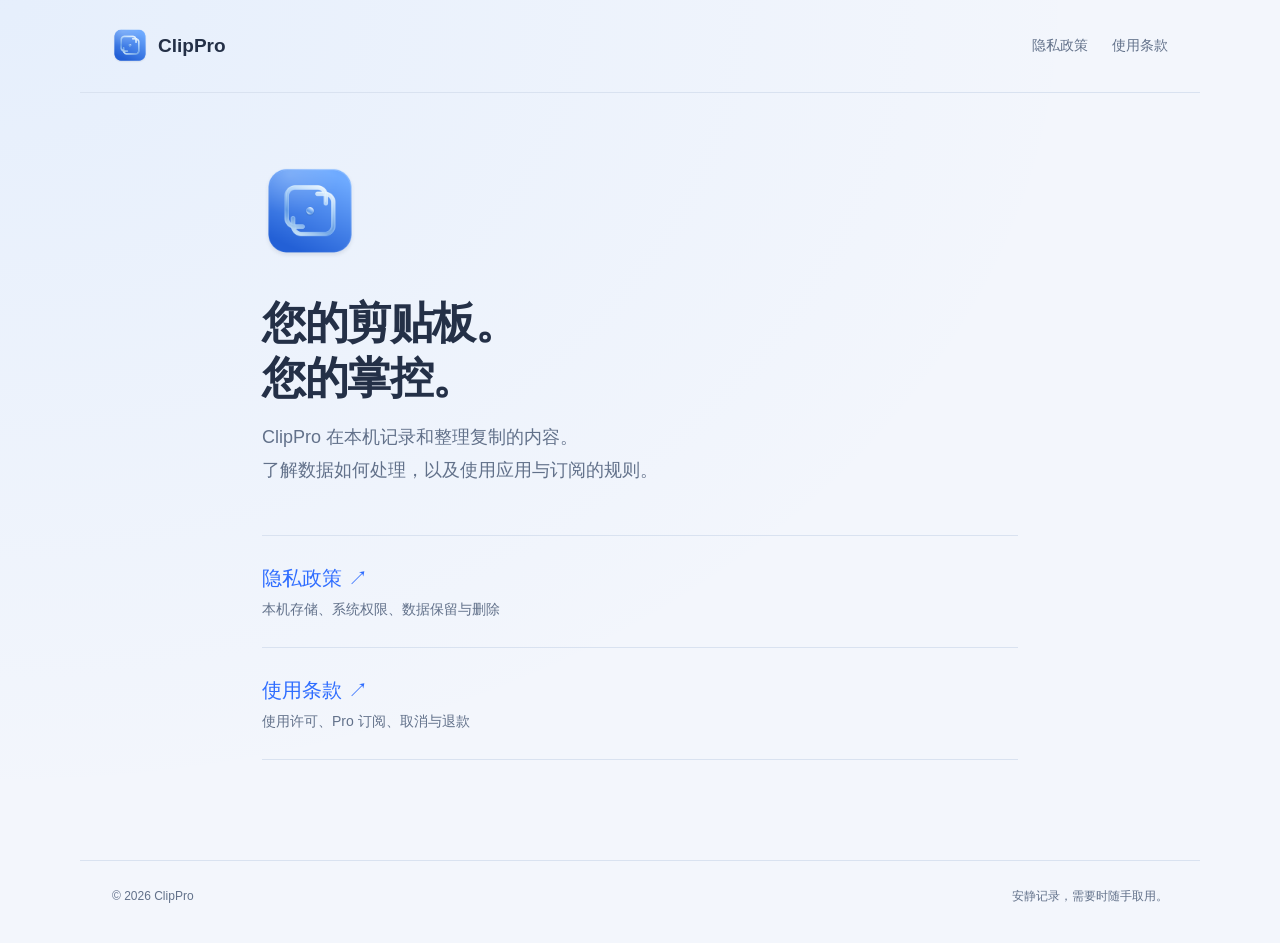
==== index.html @ 9069721b "Publish ClipPro privacy policy and terms" ====
<!doctype html><html lang="zh-CN"><head><meta charset="utf-8"><meta name="viewport" content="width=device-width, initial-scale=1"><title>隐私与条款 · ClipPro</title><meta name="description" content="ClipPro 隐私政策与使用条款。了解本机数据处理和 Pro 订阅规则。"><link rel="icon" href="icon.png"><link rel="stylesheet" href="styles.css"></head><body><header><a class="brand" href="./"><img src="icon.png" alt="" width="36" height="36">ClipPro</a><nav aria-label="法律文件"><a href="privacy.html">隐私政策</a><a href="terms.html">使用条款</a></nav></header><main class="home"><img src="icon.png" alt="ClipPro 应用图标" width="96" height="96"><h1>您的剪贴板。<br>您的掌控。</h1><p class="intro">ClipPro 在本机记录和整理复制的内容。<br>了解数据如何处理，以及使用应用与订阅的规则。</p><div class="links"><a href="privacy.html">隐私政策 <span aria-hidden="true">↗</span><small>本机存储、系统权限、数据保留与删除</small></a><a href="terms.html">使用条款 <span aria-hidden="true">↗</span><small>使用许可、Pro 订阅、取消与退款</small></a></div></main><footer><span>© 2026 ClipPro</span><span>安静记录，需要时随手取用。</span></footer></body></html>
---- styles.css ----
:root{color-scheme:light dark;--bg:#f3f6fc;--fg:#243047;--muted:#62718a;--blue:#2f6dff;--line:#d9e2f0;--surface:#ffffffa6}
*{box-sizing:border-box}html{scroll-behavior:smooth;scroll-padding-top:100px}body{margin:0;font:16px/1.85 -apple-system,BlinkMacSystemFont,"PingFang SC","Microsoft YaHei",sans-serif;background:radial-gradient(ellipse at top left,#4a9bff14,transparent 60%),var(--bg);color:var(--fg)}a{color:var(--blue);text-underline-offset:4px}a:hover{text-decoration:underline}a:focus-visible{outline:2px solid var(--blue);outline-offset:5px}.skip{position:absolute;left:20px;top:-80px}.skip:focus{top:15px;background:var(--bg);z-index:3}header{max-width:1120px;margin:auto;padding:28px 32px;display:flex;align-items:center;justify-content:space-between;border-bottom:1px solid var(--line)}.brand{display:flex;align-items:center;gap:10px;text-decoration:none;color:var(--fg);font-size:19px;font-weight:700}.brand img{width:36px;height:36px}header nav{display:flex;gap:24px;font-size:14px}header nav a{text-decoration:none;color:var(--muted)}header nav a[aria-current]{color:var(--blue)}.layout{max-width:1120px;margin:64px auto 100px;padding:0 32px;display:grid;grid-template-columns:190px minmax(0,720px);gap:70px}aside{align-self:start;position:sticky;top:32px;font-size:13px}aside p{font-weight:600;margin:0 0 16px}aside a{display:block;color:var(--muted);text-decoration:none;padding:5px 0}h1{font-size:44px;letter-spacing:-1.5px;line-height:1.25;margin:0 0 16px}h2{font-size:21px;line-height:1.4;margin:44px 0 14px;letter-spacing:-.3px}h3{font-size:17px;margin:24px 0 8px}p{margin:0 0 16px}.meta{font-size:13px;color:var(--muted);margin-bottom:30px}.intro{font-size:18px;color:var(--muted)}.note{padding:20px 24px;border-left:3px solid var(--blue);background:var(--surface);margin:28px 0}.note p:last-child{margin:0}ul{padding-left:22px}li{padding:3px 0}table{width:100%;border-collapse:collapse;font-size:14px;margin:20px 0}th,td{text-align:left;vertical-align:top;border-bottom:1px solid var(--line);padding:12px 10px}th{font-weight:600}.table-wrap{overflow-x:auto}footer{max-width:1120px;margin:auto;padding:24px 32px 36px;border-top:1px solid var(--line);font-size:12px;color:var(--muted);display:flex;justify-content:space-between;gap:20px}.home{max-width:820px;padding:72px 32px 100px;margin:auto}.home>img{width:96px;height:96px;margin-bottom:24px}.links{margin-top:48px;border-top:1px solid var(--line)}.links a{display:block;padding:24px 0;border-bottom:1px solid var(--line);text-decoration:none;font-size:20px}.links small{display:block;font-size:14px;color:var(--muted)}@media(prefers-color-scheme:dark){:root{--bg:#121824;--fg:#f2f5fa;--muted:#9aa8ba;--blue:#8cb7f2;--line:#ffffff18;--surface:#ffffff08}}@media(max-width:760px){header{padding:20px}header nav{gap:14px;font-size:12px}.layout{display:block;margin:36px auto 60px;padding:0 24px}aside{position:static;border-bottom:1px solid var(--line);padding-bottom:24px;margin-bottom:32px}aside a{display:inline-block;margin-right:16px}h1{font-size:34px}footer{padding:24px;flex-direction:column;gap:6px}.home{padding:48px 24px}}@media(prefers-reduced-motion:reduce){html{scroll-behavior:auto}}@media print{body{background:white;color:black}header,aside,footer,.skip{display:none}.layout{display:block;margin:0;padding:0}a{color:inherit}.note{background:none}h2{break-after:avoid}}
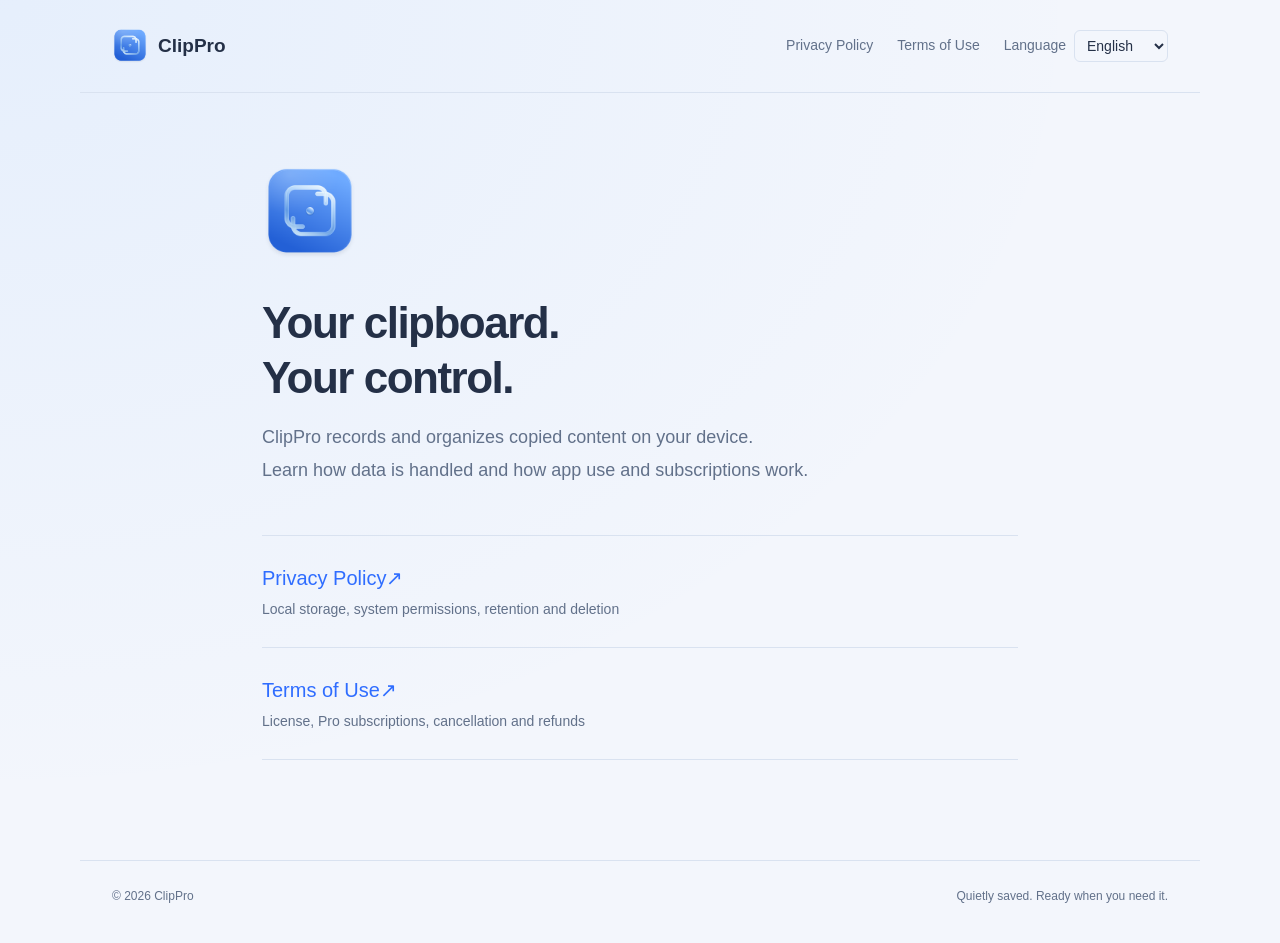
==== commit 63114e43: "Add seven-language privacy and terms pages" ====
--- a/index.html
+++ b/index.html
@@ -1 +1,2 @@
-<!doctype html><html lang="zh-CN"><head><meta charset="utf-8"><meta name="viewport" content="width=device-width, initial-scale=1"><title>隐私与条款 · ClipPro</title><meta name="description" content="ClipPro 隐私政策与使用条款。了解本机数据处理和 Pro 订阅规则。"><link rel="icon" href="icon.png"><link rel="stylesheet" href="styles.css"></head><body><header><a class="brand" href="./"><img src="icon.png" alt="" width="36" height="36">ClipPro</a><nav aria-label="法律文件"><a href="privacy.html">隐私政策</a><a href="terms.html">使用条款</a></nav></header><main class="home"><img src="icon.png" alt="ClipPro 应用图标" width="96" height="96"><h1>您的剪贴板。<br>您的掌控。</h1><p class="intro">ClipPro 在本机记录和整理复制的内容。<br>了解数据如何处理，以及使用应用与订阅的规则。</p><div class="links"><a href="privacy.html">隐私政策 <span aria-hidden="true">↗</span><small>本机存储、系统权限、数据保留与删除</small></a><a href="terms.html">使用条款 <span aria-hidden="true">↗</span><small>使用许可、Pro 订阅、取消与退款</small></a></div></main><footer><span>© 2026 ClipPro</span><span>安静记录，需要时随手取用。</span></footer></body></html>+<!DOCTYPE html>
+<html lang="zh-CN"><head><meta charset="utf-8"/><meta content="width=device-width, initial-scale=1" name="viewport"/><title>隐私与条款 · ClipPro</title><meta content="ClipPro 隐私政策与使用条款。了解本机数据处理和 Pro 订阅规则。" name="description"/><link href="icon.png" rel="icon"/><link href="styles.css" rel="stylesheet"/><script defer="" src="translations.js"></script><script defer="" src="i18n.js"></script></head><body data-page="index"><header><a class="brand" href="./"><img alt="" height="36" src="icon.png" width="36"/>ClipPro</a><nav aria-label="法律文件"><a data-ui="privacy" href="privacy.html">隐私政策</a><a data-ui="terms" href="terms.html">使用条款</a><label class="language-control"><span data-ui="language">语言</span><select aria-label="语言" id="language"><option value="zh-Hans">简体中文</option><option value="zh-Hant">繁體中文</option><option value="en">English</option><option value="ja">日本語</option><option value="ko">한국어</option><option value="fr">Français</option><option value="de">Deutsch</option></select></label></nav></header><main class="home"><img alt="ClipPro 应用图标" height="96" src="icon.png" width="96"/><h1 data-ui="homeHeading">您的剪贴板。<br/>您的掌控。</h1><p class="intro" data-ui="homeIntro">ClipPro 在本机记录和整理复制的内容。<br/>了解数据如何处理，以及使用应用与订阅的规则。</p><div class="links"><a href="privacy.html"><span data-ui="privacy">隐私政策</span><span aria-hidden="true">↗</span><small data-ui="privacyDescription">本机存储、系统权限、数据保留与删除</small></a><a href="terms.html"><span data-ui="terms">使用条款</span><span aria-hidden="true">↗</span><small data-ui="termsDescription">使用许可、Pro 订阅、取消与退款</small></a></div></main><footer><span>© 2026 ClipPro</span><span data-ui="footer">安静记录，需要时随手取用。</span></footer></body></html>
--- a/styles.css
+++ b/styles.css
@@ -1,2 +1,5 @@
 :root{color-scheme:light dark;--bg:#f3f6fc;--fg:#243047;--muted:#62718a;--blue:#2f6dff;--line:#d9e2f0;--surface:#ffffffa6}
 *{box-sizing:border-box}html{scroll-behavior:smooth;scroll-padding-top:100px}body{margin:0;font:16px/1.85 -apple-system,BlinkMacSystemFont,"PingFang SC","Microsoft YaHei",sans-serif;background:radial-gradient(ellipse at top left,#4a9bff14,transparent 60%),var(--bg);color:var(--fg)}a{color:var(--blue);text-underline-offset:4px}a:hover{text-decoration:underline}a:focus-visible{outline:2px solid var(--blue);outline-offset:5px}.skip{position:absolute;left:20px;top:-80px}.skip:focus{top:15px;background:var(--bg);z-index:3}header{max-width:1120px;margin:auto;padding:28px 32px;display:flex;align-items:center;justify-content:space-between;border-bottom:1px solid var(--line)}.brand{display:flex;align-items:center;gap:10px;text-decoration:none;color:var(--fg);font-size:19px;font-weight:700}.brand img{width:36px;height:36px}header nav{display:flex;gap:24px;font-size:14px}header nav a{text-decoration:none;color:var(--muted)}header nav a[aria-current]{color:var(--blue)}.layout{max-width:1120px;margin:64px auto 100px;padding:0 32px;display:grid;grid-template-columns:190px minmax(0,720px);gap:70px}aside{align-self:start;position:sticky;top:32px;font-size:13px}aside p{font-weight:600;margin:0 0 16px}aside a{display:block;color:var(--muted);text-decoration:none;padding:5px 0}h1{font-size:44px;letter-spacing:-1.5px;line-height:1.25;margin:0 0 16px}h2{font-size:21px;line-height:1.4;margin:44px 0 14px;letter-spacing:-.3px}h3{font-size:17px;margin:24px 0 8px}p{margin:0 0 16px}.meta{font-size:13px;color:var(--muted);margin-bottom:30px}.intro{font-size:18px;color:var(--muted)}.note{padding:20px 24px;border-left:3px solid var(--blue);background:var(--surface);margin:28px 0}.note p:last-child{margin:0}ul{padding-left:22px}li{padding:3px 0}table{width:100%;border-collapse:collapse;font-size:14px;margin:20px 0}th,td{text-align:left;vertical-align:top;border-bottom:1px solid var(--line);padding:12px 10px}th{font-weight:600}.table-wrap{overflow-x:auto}footer{max-width:1120px;margin:auto;padding:24px 32px 36px;border-top:1px solid var(--line);font-size:12px;color:var(--muted);display:flex;justify-content:space-between;gap:20px}.home{max-width:820px;padding:72px 32px 100px;margin:auto}.home>img{width:96px;height:96px;margin-bottom:24px}.links{margin-top:48px;border-top:1px solid var(--line)}.links a{display:block;padding:24px 0;border-bottom:1px solid var(--line);text-decoration:none;font-size:20px}.links small{display:block;font-size:14px;color:var(--muted)}@media(prefers-color-scheme:dark){:root{--bg:#121824;--fg:#f2f5fa;--muted:#9aa8ba;--blue:#8cb7f2;--line:#ffffff18;--surface:#ffffff08}}@media(max-width:760px){header{padding:20px}header nav{gap:14px;font-size:12px}.layout{display:block;margin:36px auto 60px;padding:0 24px}aside{position:static;border-bottom:1px solid var(--line);padding-bottom:24px;margin-bottom:32px}aside a{display:inline-block;margin-right:16px}h1{font-size:34px}footer{padding:24px;flex-direction:column;gap:6px}.home{padding:48px 24px}}@media(prefers-reduced-motion:reduce){html{scroll-behavior:auto}}@media print{body{background:white;color:black}header,aside,footer,.skip{display:none}.layout{display:block;margin:0;padding:0}a{color:inherit}.note{background:none}h2{break-after:avoid}}
+/* Language selection uses the same native type and light/dark palette. */
+header nav{align-items:center;flex-wrap:wrap;justify-content:flex-end}.language-control{display:flex;align-items:center;gap:8px;color:var(--muted)}.language-control select{max-width:150px;padding:6px 8px;border:1px solid var(--line);border-radius:6px;font:inherit;background:var(--bg);color:var(--fg)}.language-control select:focus-visible{outline:2px solid var(--blue);outline-offset:3px}@media(max-width:760px){header{align-items:flex-start;gap:20px}header nav{max-width:70%;gap:10px 14px}.language-control{flex-basis:100%;justify-content:flex-end}.language-control select{max-width:140px}}@media print{.language-control{display:none}}
+h1,h2{overflow-wrap:anywhere;hyphens:auto}
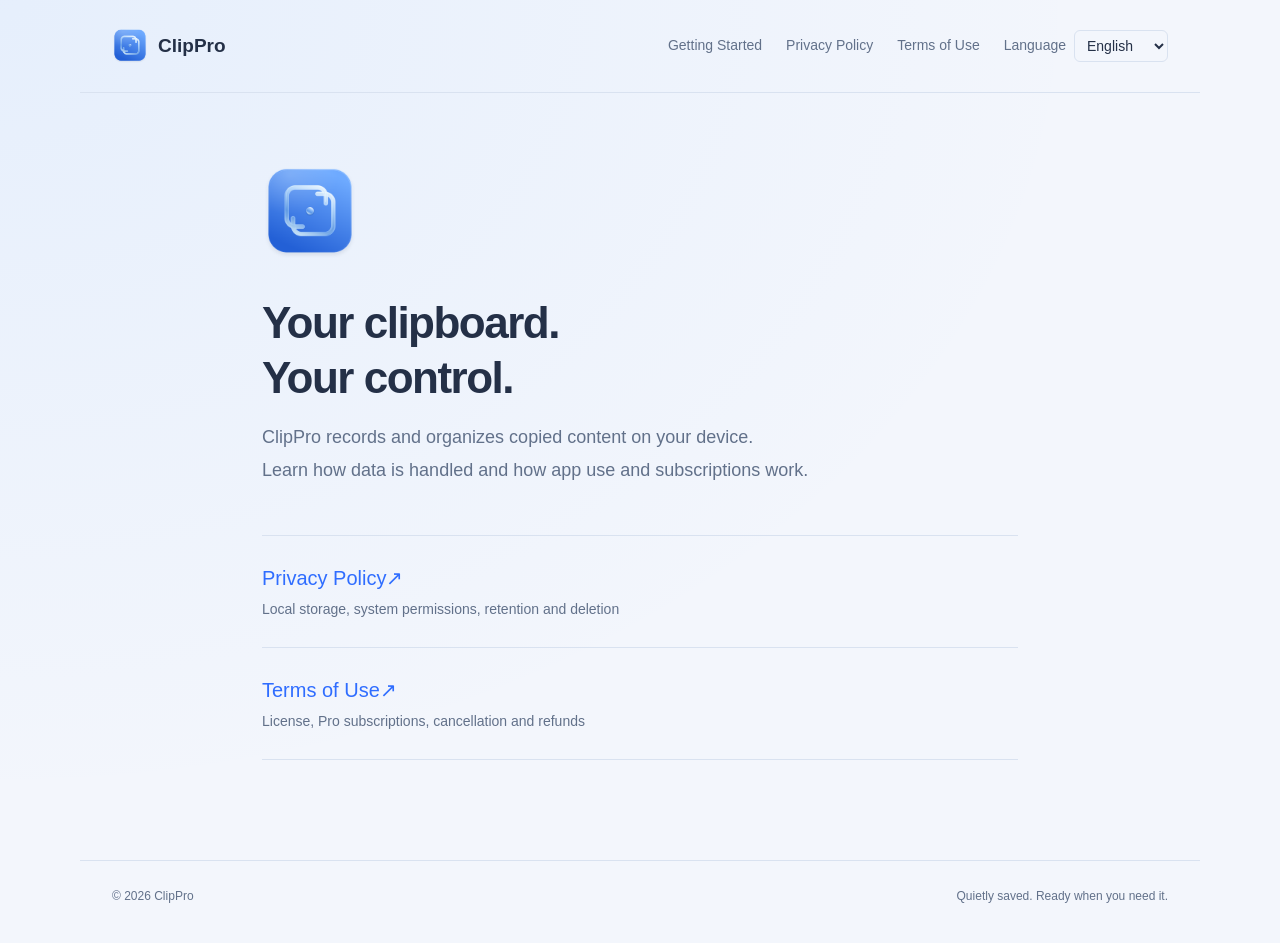
==== commit db30bab9: "Publish PasteNest getting started guide and help navigation" ====
--- a/index.html
+++ b/index.html
@@ -1,2 +1,2 @@
 <!DOCTYPE html>
-<html lang="zh-CN"><head><meta charset="utf-8"/><meta content="width=device-width, initial-scale=1" name="viewport"/><title>隐私与条款 · ClipPro</title><meta content="ClipPro 隐私政策与使用条款。了解本机数据处理和 Pro 订阅规则。" name="description"/><link href="icon.png" rel="icon"/><link href="styles.css" rel="stylesheet"/><script defer="" src="translations.js"></script><script defer="" src="i18n.js"></script></head><body data-page="index"><header><a class="brand" href="./"><img alt="" height="36" src="icon.png" width="36"/>ClipPro</a><nav aria-label="法律文件"><a data-ui="privacy" href="privacy.html">隐私政策</a><a data-ui="terms" href="terms.html">使用条款</a><label class="language-control"><span data-ui="language">语言</span><select aria-label="语言" id="language"><option value="zh-Hans">简体中文</option><option value="zh-Hant">繁體中文</option><option value="en">English</option><option value="ja">日本語</option><option value="ko">한국어</option><option value="fr">Français</option><option value="de">Deutsch</option></select></label></nav></header><main class="home"><img alt="ClipPro 应用图标" height="96" src="icon.png" width="96"/><h1 data-ui="homeHeading">您的剪贴板。<br/>您的掌控。</h1><p class="intro" data-ui="homeIntro">ClipPro 在本机记录和整理复制的内容。<br/>了解数据如何处理，以及使用应用与订阅的规则。</p><div class="links"><a href="privacy.html"><span data-ui="privacy">隐私政策</span><span aria-hidden="true">↗</span><small data-ui="privacyDescription">本机存储、系统权限、数据保留与删除</small></a><a href="terms.html"><span data-ui="terms">使用条款</span><span aria-hidden="true">↗</span><small data-ui="termsDescription">使用许可、Pro 订阅、取消与退款</small></a></div></main><footer><span>© 2026 ClipPro</span><span data-ui="footer">安静记录，需要时随手取用。</span></footer></body></html>
+<html lang="zh-CN"><head><meta charset="utf-8"/><meta content="width=device-width, initial-scale=1" name="viewport"/><title>隐私与条款 · ClipPro</title><meta content="ClipPro 隐私政策与使用条款。了解本机数据处理和 Pro 订阅规则。" name="description"/><link href="icon.png" rel="icon"/><link href="styles.css" rel="stylesheet"/><script defer="" src="translations.js"></script><script defer="" src="i18n.js"></script></head><body data-page="index"><header><a class="brand" href="./"><img alt="" height="36" src="icon.png" width="36"/>ClipPro</a><nav aria-label="法律文件"><a data-ui="guide" href="getting-started.html">入门指南</a><a data-ui="privacy" href="privacy.html">隐私政策</a><a data-ui="terms" href="terms.html">使用条款</a><label class="language-control"><span data-ui="language">语言</span><select aria-label="语言" id="language"><option value="zh-Hans">简体中文</option><option value="zh-Hant">繁體中文</option><option value="en">English</option><option value="ja">日本語</option><option value="ko">한국어</option><option value="fr">Français</option><option value="de">Deutsch</option></select></label></nav></header><main class="home"><img alt="ClipPro 应用图标" height="96" src="icon.png" width="96"/><h1 data-ui="homeHeading">您的剪贴板。<br/>您的掌控。</h1><p class="intro" data-ui="homeIntro">ClipPro 在本机记录和整理复制的内容。<br/>了解数据如何处理，以及使用应用与订阅的规则。</p><div class="links"><a href="privacy.html"><span data-ui="privacy">隐私政策</span><span aria-hidden="true">↗</span><small data-ui="privacyDescription">本机存储、系统权限、数据保留与删除</small></a><a href="terms.html"><span data-ui="terms">使用条款</span><span aria-hidden="true">↗</span><small data-ui="termsDescription">使用许可、Pro 订阅、取消与退款</small></a></div></main><footer><span>© 2026 ClipPro</span><span data-ui="footer">安静记录，需要时随手取用。</span></footer></body></html>
